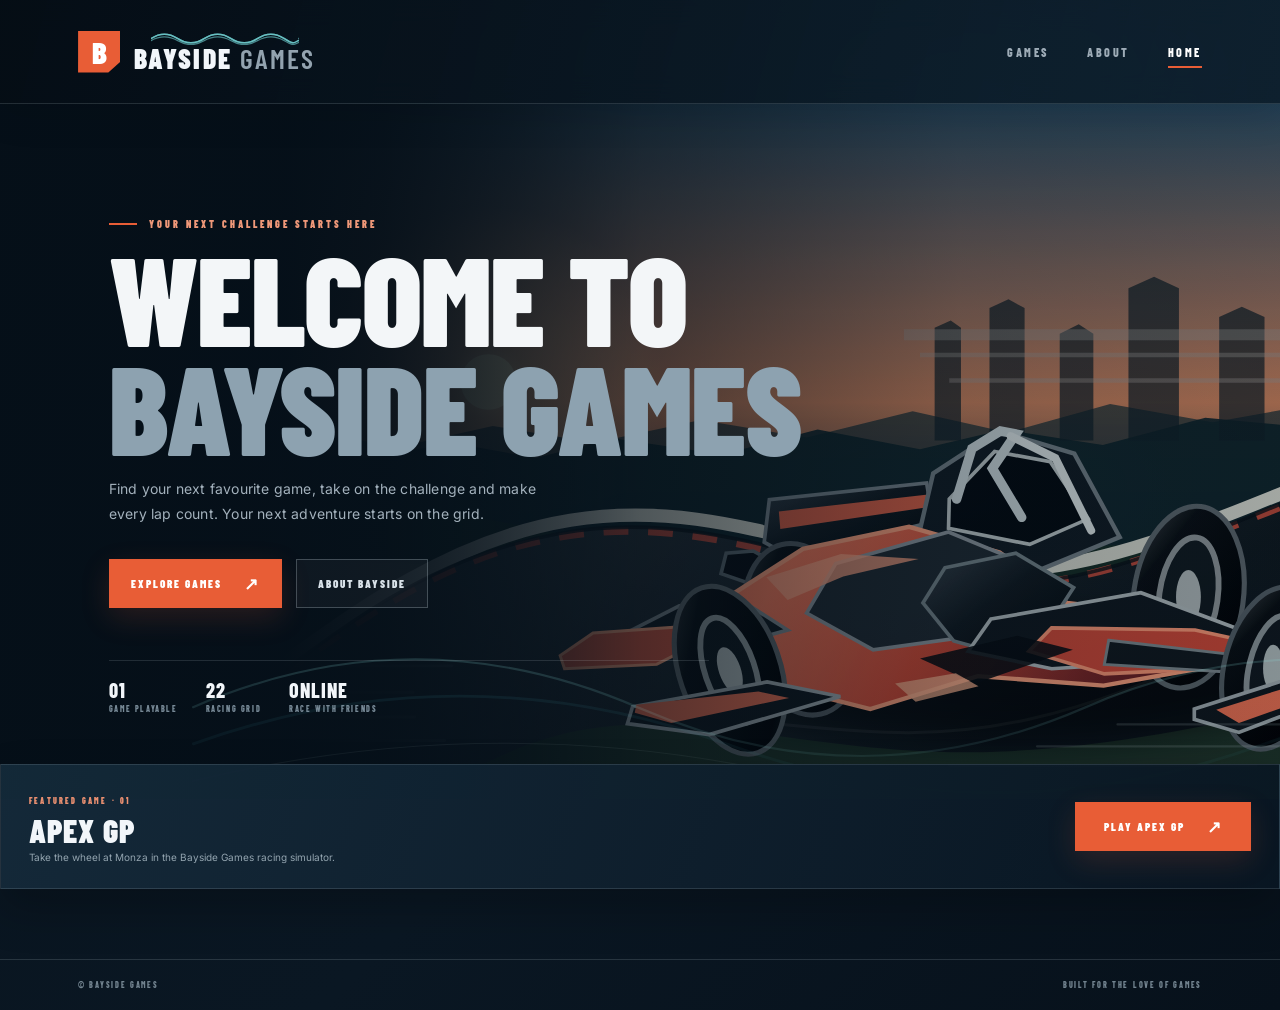
==== index.html @ 16645f5b "Create new Bayside Games home page" ====
<!doctype html>
<html lang="en">
<head>
  <meta charset="utf-8" />
  <meta name="viewport" content="width=device-width, initial-scale=1" />
  <meta name="theme-color" content="#07121c" />
  <meta name="description" content="Welcome to Bayside Games. Discover racing games, competitive challenges and new experiences." />
  <title>Welcome to Bayside Games</title>
  <link rel="preconnect" href="https://fonts.googleapis.com" />
  <link rel="preconnect" href="https://fonts.gstatic.com" crossorigin />
  <link href="https://fonts.googleapis.com/css2?family=Barlow+Condensed:wght@500;600;700;800;900&family=Inter:wght@400;500;600;700;800&display=swap" rel="stylesheet" />
  <link rel="stylesheet" href="./assets/site.css" />
  <link rel="icon" href="./apex-gp/favicon.svg" type="image/svg+xml" />
</head>
<body>
  <header class="site-header">
    <a class="site-brand" href="./" aria-label="Bayside Games home">
      <span class="site-brand-mark">B</span>
      <span class="site-brand-copy">
        <span class="brand-wave" aria-hidden="true"><svg viewBox="0 0 300 18" preserveAspectRatio="none"><g class="brand-wave-line-one"><path d="M0 9 C18 1 36 1 54 9 S90 17 108 9 S144 1 162 9 S198 17 216 9 S252 1 270 9 S288 17 306 9"/><path d="M300 9 C318 1 336 1 354 9 S390 17 408 9 S444 1 462 9 S498 17 516 9 S552 1 570 9 S588 17 606 9"/></g><g class="brand-wave-line-two"><path d="M0 12 C18 5 36 5 54 12 S90 19 108 12 S144 5 162 12 S198 19 216 12 S252 5 270 12 S288 19 306 12"/><path d="M300 12 C318 5 336 5 354 12 S390 19 408 12 S444 5 462 12 S498 19 516 12 S552 5 570 12 S588 19 606 12"/></g></svg></span>
        <span class="site-brand-text">BAYSIDE <b>GAMES</b></span>
      </span>
    </a>
    <nav class="site-nav" aria-label="Main navigation">
      <a href="./apex-gp/">GAMES</a>
      <a href="./about/">ABOUT</a>
      <a href="./" aria-current="page">HOME</a>
    </nav>
  </header>
  <main>
    <section class="hero">
      <img class="hero-art" src="./assets/hero-racecar.svg" alt="A formula-style race car speeding around a circuit at sunset" />
      <div class="hero-wave-layer" aria-hidden="true"><svg viewBox="0 0 1600 340" preserveAspectRatio="none"><path d="M0 180 C100 110 200 110 300 180 S500 250 600 180 S800 110 900 180 S1100 250 1200 180 S1400 110 1500 180 S1700 250 1800 180"/><path d="M0 220 C120 150 240 150 360 220 S600 290 720 220 S960 150 1080 220 S1320 290 1440 220 S1680 150 1800 220"/><path d="M0 260 C140 205 280 205 420 260 S700 315 840 260 S1120 205 1260 260 S1540 315 1680 260"/></svg></div>
      <div class="hero-copy">
        <div class="eyebrow">YOUR NEXT CHALLENGE STARTS HERE</div>
        <h1><span>WELCOME TO</span><em>BAYSIDE GAMES</em></h1>
        <p>Find your next favourite game, take on the challenge and make every lap count. Your next adventure starts on the grid.</p>
        <div class="hero-actions">
          <a class="button-primary" href="./apex-gp/">EXPLORE GAMES <span>↗</span></a>
          <a class="button-secondary" href="./about/">ABOUT BAYSIDE</a>
        </div>
        <div class="hero-meta"><div><b>01</b><small>GAME PLAYABLE</small></div><div><b>22</b><small>RACING GRID</small></div><div><b>ONLINE</b><small>RACE WITH FRIENDS</small></div></div>
      </div>
    </section>
    <section class="feature-strip" aria-label="Featured game">
      <div class="feature-copy"><small>FEATURED GAME · 01</small><h2>APEX GP</h2><p>Take the wheel at Monza in the Bayside Games racing simulator.</p></div>
      <a class="button-primary" href="./apex-gp/">PLAY APEX GP <span>↗</span></a>
    </section>
  </main>
  <footer class="site-footer"><span>© BAYSIDE GAMES</span><span>BUILT FOR THE LOVE OF GAMES</span></footer>
</body>
</html>
---- assets/site.css ----
:root{color-scheme:dark;--bg:#07121c;--panel:#0d1c29;--line:rgba(221,237,247,.14);--text:#f2f6fa;--muted:#91a2af;--accent:#e85d36;--wave:#74d4d5;--head:'Barlow Condensed',Impact,sans-serif;--body:Inter,system-ui,sans-serif}
*{box-sizing:border-box}html{min-height:100%;background:var(--bg);scroll-behavior:smooth}body{margin:0;min-height:100vh;background:radial-gradient(ellipse at 75% 12%,#143043 0,transparent 42%),linear-gradient(135deg,#08131d,#0a1723 58%,#07111b);color:var(--text);font-family:var(--body)}a{color:inherit;text-decoration:none}
.site-header{position:relative;z-index:10;display:flex;align-items:center;justify-content:space-between;min-height:104px;padding:18px clamp(22px,6.1vw,126px);border-bottom:1px solid var(--line);background:linear-gradient(105deg,rgba(5,13,21,.94),rgba(14,32,46,.78));box-shadow:0 8px 40px rgba(0,0,0,.12);backdrop-filter:blur(14px)}
.site-brand{display:flex;align-items:center;gap:14px;min-width:0}.site-brand-mark{width:42px;height:42px;display:grid;place-items:center;flex:0 0 42px;background:var(--accent);clip-path:polygon(0 0,100% 0,100% 75%,72% 100%,0 100%);font:900 31px/1 var(--head);color:white}.site-brand-copy{display:flex;flex-direction:column;align-items:center;gap:1px}.site-brand-text{font:900 clamp(21px,2.15vw,31px)/.92 var(--head);letter-spacing:2.1px;white-space:nowrap}.site-brand-text b{color:#93a3af;font-weight:600}.brand-wave{height:13px;width:148px;overflow:hidden;opacity:.95}.brand-wave svg{width:100%;height:100%;display:block;overflow:visible}.brand-wave path{fill:none;stroke:var(--wave);stroke-width:2;stroke-linecap:round;opacity:.88}.brand-wave .brand-wave-line-two{stroke:#42aeb9;stroke-width:1.7;opacity:.72}.brand-wave .brand-wave-line-one{animation:brand-wave-flow 4s linear infinite}.brand-wave .brand-wave-line-two{animation:brand-wave-flow 5.5s linear infinite reverse}
@keyframes brand-wave-flow{from{transform:translateX(0)}to{transform:translateX(-148px)}}
.site-nav{display:flex;align-items:center;gap:clamp(18px,3vw,48px)}.site-nav a{position:relative;padding:10px 0;color:#9eacb7;font:800 12px/1 var(--head);letter-spacing:2.5px;transition:color .18s}.site-nav a:hover,.site-nav a[aria-current=page]{color:#fff}.site-nav a[aria-current=page]:after{content:"";position:absolute;left:0;right:0;bottom:0;height:2px;background:var(--accent)}
.hero{position:relative;isolation:isolate;display:grid;align-items:center;min-height:min(690px,calc(100vh - 104px));overflow:hidden;padding:clamp(64px,9vw,132px) clamp(22px,8.5vw,176px) 86px;background:radial-gradient(ellipse at 72% 55%,rgba(37,91,119,.24),transparent 52%),linear-gradient(110deg,#07131e 0%,#0a1926 58%,#09141e 100%)}.hero:before{content:"";position:absolute;inset:0;z-index:-1;background:linear-gradient(90deg,rgba(5,15,24,.95) 0%,rgba(5,15,24,.87) 30%,rgba(5,15,24,.22) 75%,rgba(5,15,24,.1) 100%)}.hero-art{position:absolute;z-index:-2;inset:0 0 0 auto;width:min(78%,1300px);height:100%;object-fit:cover;object-position:center 56%;opacity:.85;mask-image:linear-gradient(90deg,transparent 0%,rgba(0,0,0,.4) 12%,#000 36%);filter:saturate(.86) contrast(1.04)}
.hero-wave-layer{position:absolute;z-index:-1;left:15%;right:-8%;bottom:-8%;height:45%;pointer-events:none;opacity:.3;overflow:hidden;mask-image:linear-gradient(180deg,transparent 0%,#000 35%,transparent 100%)}.hero-wave-layer svg{width:200%;height:100%;min-width:1500px;display:block;animation:hero-wave-drift 24s linear infinite}.hero-wave-layer path{fill:none;stroke:#8ce0de;stroke-width:2.2;opacity:.62}.hero-wave-layer path:nth-child(2){stroke:#49aeba;stroke-width:3;opacity:.38}.hero-wave-layer path:nth-child(3){stroke:#d2ece9;stroke-width:1.2;opacity:.4}@keyframes hero-wave-drift{from{transform:translateX(0)}to{transform:translateX(-50%)}}
.hero-copy{position:relative;z-index:2;max-width:720px}.eyebrow{display:flex;align-items:center;gap:12px;color:#ef9879;font:900 10px/1 var(--head);letter-spacing:3px}.eyebrow:before{content:"";display:inline-block;width:28px;height:2px;background:var(--accent)}.hero h1{margin:21px 0 20px;font:900 clamp(62px,9.7vw,142px)/.78 var(--head);letter-spacing:-1px;text-transform:uppercase}.hero h1 span{display:block;color:#f3f6f8}.hero h1 em{display:block;margin-top:12px;color:#8da2b0;font-style:normal}.hero-copy p{max-width:430px;color:#a3b1bc;font-size:14px;line-height:1.8;letter-spacing:.2px}.hero-actions{display:flex;flex-wrap:wrap;align-items:center;gap:14px;margin-top:33px}.button-primary,.button-secondary{display:inline-flex;align-items:center;justify-content:center;gap:22px;min-height:49px;padding:0 21px;border:1px solid transparent;font:900 11px/1 var(--head);letter-spacing:2px;transition:transform .18s,background .18s,border-color .18s}.button-primary{background:var(--accent);color:#fff;box-shadow:0 10px 30px rgba(232,93,54,.16)}.button-primary:hover{transform:translateY(-2px);background:#f06c43}.button-secondary{border-color:rgba(226,240,249,.24);background:rgba(255,255,255,.035);color:#d9e2e9}.button-secondary:hover{border-color:rgba(116,212,213,.65);background:rgba(116,212,213,.08)}.button-primary span{font-size:17px}.hero-meta{display:flex;flex-wrap:wrap;gap:28px;margin-top:52px;padding-top:19px;border-top:1px solid rgba(223,238,247,.13);max-width:600px}.hero-meta div{display:flex;flex-direction:column;gap:5px}.hero-meta b{font:800 20px/1 var(--head);letter-spacing:1px}.hero-meta small{color:#778996;font:800 8px/1 var(--head);letter-spacing:1.6px}
.feature-strip{position:relative;z-index:3;display:grid;grid-template-columns:1fr auto;align-items:center;gap:22px;max-width:1390px;margin:-35px auto 70px;padding:23px 28px;border:1px solid rgba(224,239,248,.13);background:linear-gradient(110deg,rgba(20,42,58,.94),rgba(9,22,34,.94));box-shadow:0 20px 45px rgba(0,0,0,.23)}.feature-copy small{color:#e98f70;font:900 8px/1 var(--head);letter-spacing:2.2px}.feature-copy h2{margin:6px 0 3px;font:900 32px/1 var(--head);letter-spacing:1.1px}.feature-copy p{margin:0;color:#93a4af;font-size:10px;line-height:1.6}.feature-strip .button-primary{min-width:176px}
.site-footer{display:flex;justify-content:space-between;gap:20px;padding:19px clamp(22px,6.1vw,126px);border-top:1px solid var(--line);color:#72838f;font:800 8px/1.5 var(--head);letter-spacing:1.7px}
.about-main{min-height:calc(100vh - 170px);display:grid;place-items:center;padding:70px 22px}.about-panel{width:min(760px,100%);padding:clamp(28px,6vw,64px);border:1px solid var(--line);background:linear-gradient(140deg,rgba(20,42,58,.86),rgba(8,20,31,.88));box-shadow:0 20px 70px rgba(0,0,0,.2)}.about-panel h1{margin:17px 0 12px;font:900 clamp(46px,7vw,88px)/.9 var(--head);letter-spacing:1px}.about-panel p{max-width:500px;color:#9cabb6;font-size:13px;line-height:1.8}.about-panel .button-primary{margin-top:20px}
@media(max-width:760px){.site-header{min-height:84px;padding:14px 18px}.site-brand{gap:9px}.site-brand-mark{width:34px;height:34px;flex-basis:34px;font-size:25px}.site-brand-text{font-size:21px;letter-spacing:1.4px}.brand-wave{width:118px;height:10px}.site-nav{gap:16px}.site-nav a{font-size:10px;letter-spacing:1.3px}.hero{min-height:690px;padding:76px 24px 100px;align-items:start}.hero-art{width:100%;opacity:.48;object-position:58% center;mask-image:linear-gradient(180deg,rgba(0,0,0,.2),#000 18%,#000 70%,transparent)}.hero:before{background:linear-gradient(90deg,rgba(5,15,24,.88),rgba(5,15,24,.4)),linear-gradient(0deg,#07131e 0%,transparent 55%)}.hero-copy{max-width:600px}.hero h1{font-size:clamp(58px,13vw,100px)}.hero-copy p{font-size:12px;max-width:360px}.hero-meta{gap:20px;margin-top:38px}.feature-strip{margin:-42px 16px 45px;grid-template-columns:1fr;padding:20px}.feature-strip .button-primary{width:max-content}.site-footer{padding:17px 18px;font-size:7px}}
@media(max-width:420px){.site-header{align-items:flex-start;gap:12px;flex-direction:column}.site-nav{width:100%;justify-content:flex-end;gap:24px}.hero{min-height:650px;padding-top:63px}.hero h1{font-size:58px}.hero-meta{gap:15px}.hero-meta b{font-size:18px}.hero-meta small{font-size:7px}.site-footer{flex-direction:column;gap:5px}}
@media(prefers-reduced-motion:reduce){html{scroll-behavior:auto}.brand-wave path,.hero-wave-layer svg{animation:none!important}}
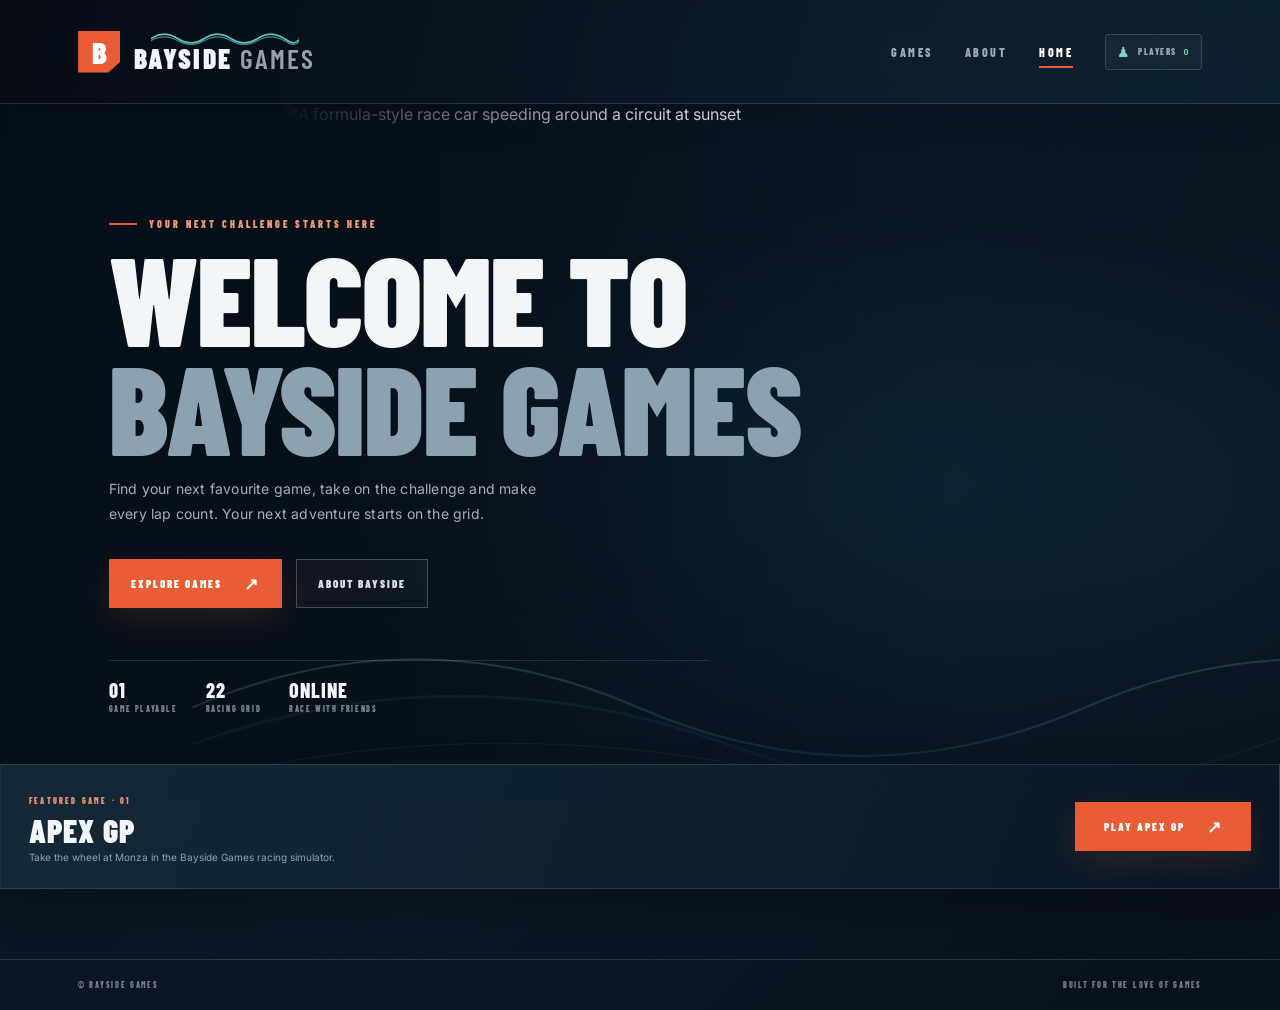
==== commit f1cf5a8f: "Add live player sidebar to Bayside Games home page" ====
--- a/index.html
+++ b/index.html
@@ -25,11 +25,28 @@
       <a href="./apex-gp/">GAMES</a>
       <a href="./about/">ABOUT</a>
       <a href="./" aria-current="page">HOME</a>
+      <button class="site-players-toggle" id="site-players-toggle" type="button" aria-expanded="true" aria-controls="site-players-panel"><span>♟</span><small>PLAYERS <b id="site-player-nav-count">0</b></small></button>
     </nav>
   </header>
+  
+  <aside class="site-players-panel collapsed" id="site-players-panel" aria-label="Online players" aria-live="polite">
+    <div class="site-players-heading">
+      <div><span class="site-players-kicker">BAYSIDE GAMES COMMUNITY</span><h2>PLAYERS</h2></div>
+      <button id="site-players-close" type="button" aria-label="Hide online players">×</button>
+    </div>
+    <div class="site-player-profile">
+      <label for="site-player-name">YOUR DISPLAY NAME</label>
+      <div class="site-player-edit"><input id="site-player-name" type="text" maxlength="18" value="RACER" autocomplete="nickname" placeholder="CHOOSE A NICKNAME" /><button id="site-player-name-save" type="button">SET</button></div>
+      <small>Choose a nickname. Avoid personal details.</small>
+    </div>
+    <div class="site-player-room-strip"><i></i><span>WEBSITE ONLINE</span><b id="site-player-count">0 ONLINE</b></div>
+    <div class="site-player-list" id="site-player-list"><div class="site-player-empty">Connecting to the global player list…</div></div>
+    <div class="site-player-footer"><span class="site-player-footer-indicator"></span><span>GLOBAL PRESENCE</span><b id="site-player-footer-status">CONNECTING</b><button id="site-player-owner-login" type="button">OWNER LOGIN</button></div>
+  </aside>
+  <div class="site-page-shell">
   <main>
     <section class="hero">
-      <img class="hero-art" src="./assets/hero-racecar.svg" alt="A formula-style race car speeding around a circuit at sunset" />
+      <img class="hero-art" src="./assets/hero-racecar.webp" alt="A formula-style race car speeding around a circuit at sunset" />
       <div class="hero-wave-layer" aria-hidden="true"><svg viewBox="0 0 1600 340" preserveAspectRatio="none"><path d="M0 180 C100 110 200 110 300 180 S500 250 600 180 S800 110 900 180 S1100 250 1200 180 S1400 110 1500 180 S1700 250 1800 180"/><path d="M0 220 C120 150 240 150 360 220 S600 290 720 220 S960 150 1080 220 S1320 290 1440 220 S1680 150 1800 220"/><path d="M0 260 C140 205 280 205 420 260 S700 315 840 260 S1120 205 1260 260 S1540 315 1680 260"/></svg></div>
       <div class="hero-copy">
         <div class="eyebrow">YOUR NEXT CHALLENGE STARTS HERE</div>
@@ -48,5 +65,7 @@
     </section>
   </main>
   <footer class="site-footer"><span>© BAYSIDE GAMES</span><span>BUILT FOR THE LOVE OF GAMES</span></footer>
+  </div>
+  <script type="module" src="./assets/site-presence.js"></script>
 </body>
 </html>
--- a/assets/site.css
+++ b/assets/site.css
@@ -4,7 +4,7 @@
 .site-brand{display:flex;align-items:center;gap:14px;min-width:0}.site-brand-mark{width:42px;height:42px;display:grid;place-items:center;flex:0 0 42px;background:var(--accent);clip-path:polygon(0 0,100% 0,100% 75%,72% 100%,0 100%);font:900 31px/1 var(--head);color:white}.site-brand-copy{display:flex;flex-direction:column;align-items:center;gap:1px}.site-brand-text{font:900 clamp(21px,2.15vw,31px)/.92 var(--head);letter-spacing:2.1px;white-space:nowrap}.site-brand-text b{color:#93a3af;font-weight:600}.brand-wave{height:13px;width:148px;overflow:hidden;opacity:.95}.brand-wave svg{width:100%;height:100%;display:block;overflow:visible}.brand-wave path{fill:none;stroke:var(--wave);stroke-width:2;stroke-linecap:round;opacity:.88}.brand-wave .brand-wave-line-two{stroke:#42aeb9;stroke-width:1.7;opacity:.72}.brand-wave .brand-wave-line-one{animation:brand-wave-flow 4s linear infinite}.brand-wave .brand-wave-line-two{animation:brand-wave-flow 5.5s linear infinite reverse}
 @keyframes brand-wave-flow{from{transform:translateX(0)}to{transform:translateX(-148px)}}
 .site-nav{display:flex;align-items:center;gap:clamp(18px,3vw,48px)}.site-nav a{position:relative;padding:10px 0;color:#9eacb7;font:800 12px/1 var(--head);letter-spacing:2.5px;transition:color .18s}.site-nav a:hover,.site-nav a[aria-current=page]{color:#fff}.site-nav a[aria-current=page]:after{content:"";position:absolute;left:0;right:0;bottom:0;height:2px;background:var(--accent)}
-.hero{position:relative;isolation:isolate;display:grid;align-items:center;min-height:min(690px,calc(100vh - 104px));overflow:hidden;padding:clamp(64px,9vw,132px) clamp(22px,8.5vw,176px) 86px;background:radial-gradient(ellipse at 72% 55%,rgba(37,91,119,.24),transparent 52%),linear-gradient(110deg,#07131e 0%,#0a1926 58%,#09141e 100%)}.hero:before{content:"";position:absolute;inset:0;z-index:-1;background:linear-gradient(90deg,rgba(5,15,24,.95) 0%,rgba(5,15,24,.87) 30%,rgba(5,15,24,.22) 75%,rgba(5,15,24,.1) 100%)}.hero-art{position:absolute;z-index:-2;inset:0 0 0 auto;width:min(78%,1300px);height:100%;object-fit:cover;object-position:center 56%;opacity:.85;mask-image:linear-gradient(90deg,transparent 0%,rgba(0,0,0,.4) 12%,#000 36%);filter:saturate(.86) contrast(1.04)}
+.hero{position:relative;isolation:isolate;display:grid;align-items:center;min-height:min(690px,calc(100vh - 104px));overflow:hidden;padding:clamp(64px,9vw,132px) clamp(22px,8.5vw,176px) 86px;background:radial-gradient(ellipse at 72% 55%,rgba(37,91,119,.24),transparent 52%),linear-gradient(110deg,#07131e 0%,#0a1926 58%,#09141e 100%)}.hero:before{content:"";position:absolute;inset:0;z-index:-1;background:linear-gradient(90deg,rgba(5,15,24,.95) 0%,rgba(5,15,24,.87) 30%,rgba(5,15,24,.22) 75%,rgba(5,15,24,.1) 100%)}.hero-art{position:absolute;z-index:0;inset:0 0 0 auto;width:min(78%,1300px);height:100%;object-fit:cover;object-position:center 56%;opacity:.85;mask-image:linear-gradient(90deg,transparent 0%,rgba(0,0,0,.4) 12%,#000 36%);filter:saturate(.86) contrast(1.04)}
 .hero-wave-layer{position:absolute;z-index:-1;left:15%;right:-8%;bottom:-8%;height:45%;pointer-events:none;opacity:.3;overflow:hidden;mask-image:linear-gradient(180deg,transparent 0%,#000 35%,transparent 100%)}.hero-wave-layer svg{width:200%;height:100%;min-width:1500px;display:block;animation:hero-wave-drift 24s linear infinite}.hero-wave-layer path{fill:none;stroke:#8ce0de;stroke-width:2.2;opacity:.62}.hero-wave-layer path:nth-child(2){stroke:#49aeba;stroke-width:3;opacity:.38}.hero-wave-layer path:nth-child(3){stroke:#d2ece9;stroke-width:1.2;opacity:.4}@keyframes hero-wave-drift{from{transform:translateX(0)}to{transform:translateX(-50%)}}
 .hero-copy{position:relative;z-index:2;max-width:720px}.eyebrow{display:flex;align-items:center;gap:12px;color:#ef9879;font:900 10px/1 var(--head);letter-spacing:3px}.eyebrow:before{content:"";display:inline-block;width:28px;height:2px;background:var(--accent)}.hero h1{margin:21px 0 20px;font:900 clamp(62px,9.7vw,142px)/.78 var(--head);letter-spacing:-1px;text-transform:uppercase}.hero h1 span{display:block;color:#f3f6f8}.hero h1 em{display:block;margin-top:12px;color:#8da2b0;font-style:normal}.hero-copy p{max-width:430px;color:#a3b1bc;font-size:14px;line-height:1.8;letter-spacing:.2px}.hero-actions{display:flex;flex-wrap:wrap;align-items:center;gap:14px;margin-top:33px}.button-primary,.button-secondary{display:inline-flex;align-items:center;justify-content:center;gap:22px;min-height:49px;padding:0 21px;border:1px solid transparent;font:900 11px/1 var(--head);letter-spacing:2px;transition:transform .18s,background .18s,border-color .18s}.button-primary{background:var(--accent);color:#fff;box-shadow:0 10px 30px rgba(232,93,54,.16)}.button-primary:hover{transform:translateY(-2px);background:#f06c43}.button-secondary{border-color:rgba(226,240,249,.24);background:rgba(255,255,255,.035);color:#d9e2e9}.button-secondary:hover{border-color:rgba(116,212,213,.65);background:rgba(116,212,213,.08)}.button-primary span{font-size:17px}.hero-meta{display:flex;flex-wrap:wrap;gap:28px;margin-top:52px;padding-top:19px;border-top:1px solid rgba(223,238,247,.13);max-width:600px}.hero-meta div{display:flex;flex-direction:column;gap:5px}.hero-meta b{font:800 20px/1 var(--head);letter-spacing:1px}.hero-meta small{color:#778996;font:800 8px/1 var(--head);letter-spacing:1.6px}
 .feature-strip{position:relative;z-index:3;display:grid;grid-template-columns:1fr auto;align-items:center;gap:22px;max-width:1390px;margin:-35px auto 70px;padding:23px 28px;border:1px solid rgba(224,239,248,.13);background:linear-gradient(110deg,rgba(20,42,58,.94),rgba(9,22,34,.94));box-shadow:0 20px 45px rgba(0,0,0,.23)}.feature-copy small{color:#e98f70;font:900 8px/1 var(--head);letter-spacing:2.2px}.feature-copy h2{margin:6px 0 3px;font:900 32px/1 var(--head);letter-spacing:1.1px}.feature-copy p{margin:0;color:#93a4af;font-size:10px;line-height:1.6}.feature-strip .button-primary{min-width:176px}
@@ -12,4 +12,82 @@
 .about-main{min-height:calc(100vh - 170px);display:grid;place-items:center;padding:70px 22px}.about-panel{width:min(760px,100%);padding:clamp(28px,6vw,64px);border:1px solid var(--line);background:linear-gradient(140deg,rgba(20,42,58,.86),rgba(8,20,31,.88));box-shadow:0 20px 70px rgba(0,0,0,.2)}.about-panel h1{margin:17px 0 12px;font:900 clamp(46px,7vw,88px)/.9 var(--head);letter-spacing:1px}.about-panel p{max-width:500px;color:#9cabb6;font-size:13px;line-height:1.8}.about-panel .button-primary{margin-top:20px}
 @media(max-width:760px){.site-header{min-height:84px;padding:14px 18px}.site-brand{gap:9px}.site-brand-mark{width:34px;height:34px;flex-basis:34px;font-size:25px}.site-brand-text{font-size:21px;letter-spacing:1.4px}.brand-wave{width:118px;height:10px}.site-nav{gap:16px}.site-nav a{font-size:10px;letter-spacing:1.3px}.hero{min-height:690px;padding:76px 24px 100px;align-items:start}.hero-art{width:100%;opacity:.48;object-position:58% center;mask-image:linear-gradient(180deg,rgba(0,0,0,.2),#000 18%,#000 70%,transparent)}.hero:before{background:linear-gradient(90deg,rgba(5,15,24,.88),rgba(5,15,24,.4)),linear-gradient(0deg,#07131e 0%,transparent 55%)}.hero-copy{max-width:600px}.hero h1{font-size:clamp(58px,13vw,100px)}.hero-copy p{font-size:12px;max-width:360px}.hero-meta{gap:20px;margin-top:38px}.feature-strip{margin:-42px 16px 45px;grid-template-columns:1fr;padding:20px}.feature-strip .button-primary{width:max-content}.site-footer{padding:17px 18px;font-size:7px}}
 @media(max-width:420px){.site-header{align-items:flex-start;gap:12px;flex-direction:column}.site-nav{width:100%;justify-content:flex-end;gap:24px}.hero{min-height:650px;padding-top:63px}.hero h1{font-size:58px}.hero-meta{gap:15px}.hero-meta b{font-size:18px}.hero-meta small{font-size:7px}.site-footer{flex-direction:column;gap:5px}}
-@media(prefers-reduced-motion:reduce){html{scroll-behavior:auto}.brand-wave path,.hero-wave-layer svg{animation:none!important}}+@media(prefers-reduced-motion:reduce){html{scroll-behavior:auto}.brand-wave path,.hero-wave-layer svg{animation:none!important}}
+
+/* Shared live player sidebar used by Home and About; Games already carries
+   the same Supabase-backed roster inside the simulator. */
+:root{--site-player-width:280px}
+.site-nav{gap:clamp(15px,2.5vw,38px)}
+.site-players-toggle{display:inline-flex;align-items:center;gap:8px;padding:9px 11px;border:1px solid rgba(225,239,248,.17);border-radius:4px;background:rgba(255,255,255,.035);color:#9eacb7;cursor:pointer;transition:background .18s,border-color .18s,color .18s}
+.site-players-toggle:hover{border-color:rgba(116,212,213,.55);background:rgba(116,212,213,.08);color:#fff}
+.site-players-toggle>span{font-size:14px;color:#81d2ce}
+.site-players-toggle small{font:800 9px/1 var(--head);letter-spacing:1.5px}
+.site-players-toggle b{color:#83d3a9;margin-left:3px;font-variant-numeric:tabular-nums}
+.site-page-shell{transition:margin-right .24s cubic-bezier(.2,.75,.25,1)}
+body.site-players-open .site-page-shell{margin-right:var(--site-player-width)}
+.site-players-panel{position:fixed;z-index:40;top:104px;right:0;bottom:0;width:var(--site-player-width);display:flex;flex-direction:column;overflow:hidden;background:#232428;border:0;border-left:1px solid rgba(255,255,255,.11);box-shadow:-15px 0 38px rgba(0,0,0,.24);color:#dbdee1;transform:translateX(0);opacity:1;visibility:visible;pointer-events:auto;transition:transform .24s cubic-bezier(.2,.75,.25,1),opacity .18s ease,visibility .24s}
+.site-players-panel.collapsed{transform:translateX(100%);opacity:0;visibility:hidden;pointer-events:none}
+.site-players-heading{height:62px;min-height:62px;display:flex;align-items:center;justify-content:space-between;padding:0 14px;background:#1e1f22;border-bottom:1px solid rgba(255,255,255,.07)}
+.site-players-kicker{display:block;color:#9ca3ad;font-size:7px;font-weight:900;letter-spacing:1.45px}
+.site-players-heading h2{margin:3px 0 0;color:#fff;font:800 25px/1 var(--head);letter-spacing:1px}
+.site-players-heading button{width:27px;height:27px;border:0;border-radius:4px;background:transparent;color:#aeb4bc;font-size:22px;line-height:1;cursor:pointer}
+.site-players-heading button:hover{background:rgba(255,255,255,.08);color:#fff}
+.site-player-profile{padding:13px 14px 11px;background:#25262b;border-bottom:1px solid rgba(255,255,255,.045)}
+.site-player-profile label{display:block;margin-bottom:7px;color:#aeb5bf;font-size:7px;font-weight:900;letter-spacing:1.2px}
+.site-player-edit{display:flex;gap:6px}
+.site-player-edit input{width:100%;min-width:0;height:29px;padding:0 9px;border:1px solid rgba(255,255,255,.13);border-radius:3px;outline:none;background:#191a1e;color:#fff;font:700 9px var(--body);letter-spacing:.3px}
+.site-player-edit input:focus{border-color:#64c9c4}
+.site-player-edit button{padding:0 10px;border:0;border-radius:3px;background:#df6846;color:#fff;font:900 8px var(--head);letter-spacing:1px;cursor:pointer}
+.site-player-profile small{display:block;margin-top:6px;color:#858c95;font-size:7px}
+.site-player-room-strip{height:34px;min-height:34px;display:flex;align-items:center;gap:8px;padding:0 14px;background:#292a2f;border-bottom:1px solid rgba(255,255,255,.045);color:#b7bdc5;font-size:8px;font-weight:900;letter-spacing:1.1px}
+.site-player-room-strip i,.site-player-footer-indicator{width:7px;height:7px;border-radius:50%;background:#3ba879;box-shadow:0 0 8px rgba(59,168,121,.5)}
+.site-player-room-strip b{margin-left:auto;color:#8fe0b3;font-size:8px;font-variant-numeric:tabular-nums}
+.site-player-list{flex:1;min-height:0;overflow-y:auto;padding:11px 9px 14px;scrollbar-color:#44464d #232428;scrollbar-width:thin}
+.site-player-group{display:flex;align-items:center;gap:7px;margin:2px 4px 9px;color:#9ca3ad;font-size:8px;font-weight:900;letter-spacing:1.2px}
+.site-player-group b{color:#7d838d;font-size:8px}
+.site-drivers-group{margin-top:18px}
+.owner-crown-icon{width:14px;height:14px;flex:0 0 auto;fill:none;stroke:#edc45f;stroke-width:1.8;stroke-linecap:round;stroke-linejoin:round;vertical-align:-2px}
+.site-owner-category-crown{width:16px;height:16px;margin-right:1px}
+.site-owner-name-crown{width:15px;height:15px;margin-left:4px}
+.site-player{padding:0 5px 10px;margin-bottom:5px;border-radius:4px}
+.site-player:hover{background:rgba(255,255,255,.045)}
+.site-player.is-self{background:rgba(88,212,156,.055)}
+.site-player-role{display:block;margin:0 0 4px 39px;color:#aeb5bf;font-size:7px;font-weight:900;letter-spacing:1.25px;line-height:1.2}
+.site-player-nameplate{display:flex;align-items:center;gap:9px;min-width:0}
+.site-player-avatar-wrap{position:relative;width:30px;height:30px;flex:0 0 30px;display:block}
+.site-player-avatar{width:100%;height:100%;box-sizing:border-box;display:grid;place-items:center;border-radius:50%;background:var(--player-color,#59616c);border:2px solid rgba(255,255,255,.12);color:#fff;font-size:9px;font-weight:900;letter-spacing:.4px;text-shadow:0 1px 3px #0008}
+.site-player-status{position:absolute;right:-1px;bottom:-1px;width:9px;height:9px;box-sizing:border-box;border:2px solid #292a2e;border-radius:50%;background:#3ba879;box-shadow:0 0 0 1px #3ba879}
+.site-player-details{display:flex;flex:1;min-width:0;flex-direction:column;gap:3px}
+.site-player-details b{overflow:hidden;color:#f0f1f3;font-size:10px;font-weight:800;text-overflow:ellipsis;white-space:nowrap}
+.site-player-details small{overflow:hidden;color:#9299a4;font-size:7px;letter-spacing:.55px;text-overflow:ellipsis;white-space:nowrap}
+.site-player-empty{padding:19px 10px;color:#969da8;font-size:9px;line-height:1.6;text-align:center}
+.site-player-footer{height:39px;min-height:39px;display:flex;align-items:center;gap:7px;padding:0 10px;background:#1e1f22;border-top:1px solid rgba(255,255,255,.06);color:#9da4ad;font-size:7px;font-weight:900;letter-spacing:.7px}
+.site-player-footer b{margin-left:auto;color:#8fe0b3;font-size:7px}
+.site-player-footer button{padding:5px 6px;border:1px solid rgba(237,196,95,.28);border-radius:3px;background:rgba(237,196,95,.06);color:#edc45f;font:900 7px var(--head);letter-spacing:.7px;cursor:pointer}
+.site-player-footer button:disabled{opacity:.75;cursor:default}
+.site-players-panel.is-offline .site-player-room-strip i,.site-players-panel.is-offline .site-player-footer-indicator{background:#777f89;box-shadow:none}
+.site-players-panel.is-offline .site-player-room-strip b,.site-players-panel.is-offline .site-player-footer b{color:#b1b8c0}
+@media(max-width:900px){
+  :root{--site-player-width:min(320px,84vw)}
+  body.site-players-open .site-page-shell{margin-right:0}
+  .site-players-panel{top:104px}
+  .site-nav{gap:14px}
+  .site-players-toggle{padding:8px}
+}
+@media(max-width:540px){
+  .site-header{align-items:flex-start;gap:12px;flex-direction:column}
+  .site-nav{width:100%;justify-content:flex-end;gap:17px}
+  .site-nav a{font-size:9px;letter-spacing:1.2px}
+  .site-players-panel{top:112px}
+  .site-players-heading{padding:0 10px}
+  .site-player-room-strip{padding:0 10px;font-size:7px}
+  .site-player-list{padding:9px 5px}
+  .site-player{padding-left:2px;padding-right:2px}
+  .site-player-nameplate{gap:6px}
+  .site-player-avatar-wrap{width:25px;height:25px;flex-basis:25px}
+  .site-player-avatar{font-size:8px}
+  .site-player-details b{font-size:9px}
+  .site-player-details small{font-size:6px}
+  .site-player-status{right:0;bottom:0;width:7px;height:7px}
+}
+@media(prefers-reduced-motion:reduce){.site-page-shell,.site-players-panel{transition:none!important}}
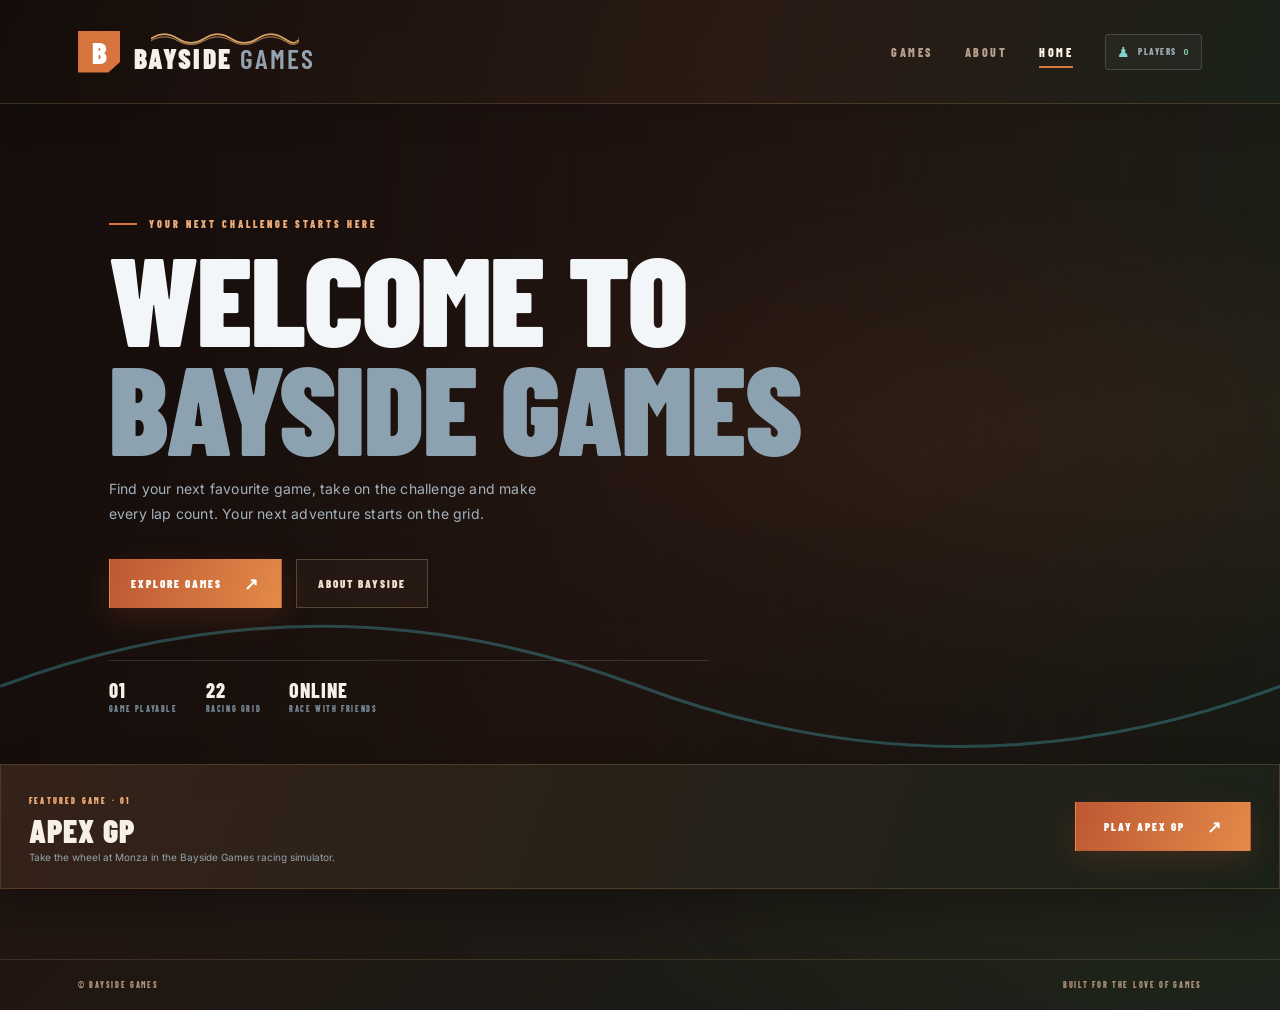
==== commit a9e938f6: "Replace homepage AI hero image with custom animated autumn waves" ====
--- a/index.html
+++ b/index.html
@@ -46,8 +46,27 @@
   <div class="site-page-shell">
   <main>
     <section class="hero">
-      <img class="hero-art" src="./assets/hero-racecar.webp" alt="A formula-style race car speeding around a circuit at sunset" />
-      <div class="hero-wave-layer" aria-hidden="true"><svg viewBox="0 0 1600 340" preserveAspectRatio="none"><path d="M0 180 C100 110 200 110 300 180 S500 250 600 180 S800 110 900 180 S1100 250 1200 180 S1400 110 1500 180 S1700 250 1800 180"/><path d="M0 220 C120 150 240 150 360 220 S600 290 720 220 S960 150 1080 220 S1320 290 1440 220 S1680 150 1800 220"/><path d="M0 260 C140 205 280 205 420 260 S700 315 840 260 S1120 205 1260 260 S1540 315 1680 260"/></svg></div>
+      <div class="hero-wave-layer" aria-hidden="true">
+        <svg viewBox="0 0 1800 500" preserveAspectRatio="none">
+          <defs>
+            <linearGradient id="autumn-wave-back" x1="0" y1="0" x2="0" y2="1"><stop offset="0" stop-color="#a95635" stop-opacity=".38"/><stop offset="1" stop-color="#3c241c" stop-opacity=".78"/></linearGradient>
+            <linearGradient id="autumn-wave-mid" x1="0" y1="0" x2="0" y2="1"><stop offset="0" stop-color="#d08043" stop-opacity=".5"/><stop offset="1" stop-color="#8d472b" stop-opacity=".87"/></linearGradient>
+            <linearGradient id="autumn-wave-front" x1="0" y1="0" x2="0" y2="1"><stop offset="0" stop-color="#e5a85f" stop-opacity=".44"/><stop offset=".45" stop-color="#a95635" stop-opacity=".82"/><stop offset="1" stop-color="#38231c" stop-opacity=".98"/></linearGradient>
+            <linearGradient id="autumn-wave-glint" x1="0" y1="0" x2="1" y2="0"><stop offset="0" stop-color="#f2c27a" stop-opacity="0"/><stop offset=".48" stop-color="#f2c27a" stop-opacity=".65"/><stop offset="1" stop-color="#f2c27a" stop-opacity="0"/></linearGradient>
+          </defs>
+          <g class="hero-wave-back">
+            <path fill="url(#autumn-wave-back)" d="M0 250 C150 160 300 160 450 250 S750 340 900 250 C1050 160 1200 160 1350 250 S1650 340 1800 250 L1800 500 L0 500Z"/>
+          </g>
+          <g class="hero-wave-mid">
+            <path fill="url(#autumn-wave-mid)" d="M0 315 C150 225 300 225 450 315 S750 405 900 315 C1050 225 1200 225 1350 315 S1650 405 1800 315 L1800 500 L0 500Z"/>
+          </g>
+          <g class="hero-wave-front">
+            <path fill="url(#autumn-wave-front)" d="M0 380 C150 300 300 300 450 380 S750 460 900 380 C1050 300 1200 300 1350 380 S1650 460 1800 380 L1800 500 L0 500Z"/>
+            <path fill="none" stroke="url(#autumn-wave-glint)" stroke-width="2.5" d="M0 380 C150 300 300 300 450 380 S750 460 900 380 C1050 300 1200 300 1350 380 S1650 460 1800 380"/>
+          </g>
+        </svg>
+      </div>
+      <div class="autumn-leaves" aria-hidden="true"><span></span><span></span><span></span><span></span><span></span><span></span><span></span></div>
       <div class="hero-copy">
         <div class="eyebrow">YOUR NEXT CHALLENGE STARTS HERE</div>
         <h1><span>WELCOME TO</span><em>BAYSIDE GAMES</em></h1>
--- a/assets/site.css
+++ b/assets/site.css
@@ -91,3 +91,105 @@
   .site-player-status{right:0;bottom:0;width:7px;height:7px}
 }
 @media(prefers-reduced-motion:reduce){.site-page-shell,.site-players-panel{transition:none!important}}
+
+
+/* AUTUMN SEASON THEME */
+:root{
+  --bg:#160f0d;
+  --panel:#251916;
+  --line:rgba(245,211,169,.16);
+  --text:#f7f0e7;
+  --muted:#b59a83;
+  --accent:#d8753e;
+  --wave:#efb66f;
+}
+html{background:#160f0d}
+body{
+  background:
+    radial-gradient(ellipse at 14% 18%,rgba(168,79,40,.2),transparent 36%),
+    radial-gradient(ellipse at 88% 76%,rgba(104,83,48,.16),transparent 35%),
+    linear-gradient(135deg,#160f0d 0%,#211612 45%,#172019 100%);
+}
+.site-header{
+  border-bottom-color:rgba(231,177,116,.19);
+  background:linear-gradient(105deg,rgba(20,13,11,.96),rgba(43,27,20,.88) 58%,rgba(27,35,26,.88));
+}
+.site-nav a{color:#b7a08e}
+.site-nav a:hover,.site-nav a[aria-current=page]{color:#fff4e8}
+.site-nav a[aria-current=page]:after{background:#d8753e}
+.button-primary{background:linear-gradient(110deg,#bd5833,#e38a49);box-shadow:0 10px 30px rgba(173,75,39,.22)}
+.button-primary:hover{background:linear-gradient(110deg,#d16a3d,#ef9a55)}
+.button-secondary{border-color:rgba(242,205,159,.25);background:rgba(242,190,128,.045);color:#f0dfcb}
+.button-secondary:hover{border-color:rgba(236,174,104,.65);background:rgba(236,174,104,.1)}
+.hero{
+  background:
+    radial-gradient(ellipse at 72% 50%,rgba(155,76,39,.23),transparent 54%),
+    radial-gradient(ellipse at 18% 95%,rgba(105,87,47,.18),transparent 42%),
+    linear-gradient(110deg,#17100e 0%,#2b1a15 54%,#182019 100%);
+}
+.hero:before{
+  z-index:0;
+  background:
+    linear-gradient(90deg,rgba(20,13,11,.91) 0%,rgba(25,15,12,.7) 38%,rgba(20,24,17,.23) 100%),
+    linear-gradient(0deg,rgba(23,15,12,.45),transparent 55%);
+}
+.hero-wave-layer{
+  z-index:1;
+  left:0;right:0;bottom:-1%;
+  height:72%;
+  opacity:.94;
+  overflow:hidden;
+  mask-image:linear-gradient(180deg,transparent 0%,rgba(0,0,0,.48) 10%,#000 42%,#000 100%);
+}
+.hero-wave-layer svg{
+  width:200%;height:100%;min-width:1500px;display:block;
+}
+.hero-wave-layer path{stroke:none;opacity:1}
+.hero-wave-back{animation:autumn-wave-drift 39s linear infinite}
+.hero-wave-mid{animation:autumn-wave-drift 29s linear infinite reverse}
+.hero-wave-front{animation:autumn-wave-drift 22s linear infinite}
+@keyframes autumn-wave-drift{from{transform:translateX(0)}to{transform:translateX(-50%)}}
+.hero-copy{z-index:3}
+.autumn-leaves{
+  position:absolute;inset:0;z-index:2;overflow:hidden;pointer-events:none;
+  mask-image:linear-gradient(180deg,#000 0%,#000 74%,transparent 100%);
+}
+.autumn-leaves span{
+  position:absolute;top:-7%;left:var(--leaf-x);width:11px;height:17px;
+  border-radius:90% 0 90% 0;
+  background:linear-gradient(145deg,#efb76c,#b64f2f 72%);
+  opacity:0;transform:rotate(35deg);
+  animation:autumn-leaf-fall var(--leaf-duration) linear var(--leaf-delay) infinite;
+  filter:drop-shadow(0 2px 4px rgba(0,0,0,.22));
+}
+.autumn-leaves span:nth-child(1){--leaf-x:9%;--leaf-duration:15s;--leaf-delay:-8s}
+.autumn-leaves span:nth-child(2){--leaf-x:24%;--leaf-duration:19s;--leaf-delay:-15s;width:8px;height:13px;background:linear-gradient(145deg,#dca35a,#8f542d)}
+.autumn-leaves span:nth-child(3){--leaf-x:43%;--leaf-duration:17s;--leaf-delay:-4s;width:13px;height:19px}
+.autumn-leaves span:nth-child(4){--leaf-x:61%;--leaf-duration:21s;--leaf-delay:-12s;background:linear-gradient(145deg,#c98643,#8c422c)}
+.autumn-leaves span:nth-child(5){--leaf-x:74%;--leaf-duration:16s;--leaf-delay:-6s;width:9px;height:14px}
+.autumn-leaves span:nth-child(6){--leaf-x:88%;--leaf-duration:20s;--leaf-delay:-17s;background:linear-gradient(145deg,#e1a65b,#96502f)}
+.autumn-leaves span:nth-child(7){--leaf-x:96%;--leaf-duration:18s;--leaf-delay:-10s;width:8px;height:12px;background:linear-gradient(145deg,#b98048,#74432c)}
+@keyframes autumn-leaf-fall{
+  0%{opacity:0;transform:translate3d(0,-5vh,0) rotate(0deg)}
+  12%{opacity:.55}
+  85%{opacity:.4}
+  100%{opacity:0;transform:translate3d(70px,100vh,0) rotate(520deg)}
+}
+.feature-strip{
+  border-color:rgba(231,177,116,.18);
+  background:linear-gradient(110deg,rgba(54,34,25,.96),rgba(27,34,25,.96));
+  box-shadow:0 20px 45px rgba(0,0,0,.28);
+}
+.feature-copy small,.eyebrow{color:#edaa75}
+.site-footer{border-top-color:rgba(231,177,116,.17);color:#ac927a}
+.about-panel{
+  border-color:rgba(231,177,116,.19);
+  background:linear-gradient(140deg,rgba(57,36,27,.9),rgba(25,32,25,.92));
+}
+@media(max-width:760px){
+  .hero-wave-layer{height:62%;opacity:.82}
+  .autumn-leaves span{width:8px;height:13px}
+}
+@media(prefers-reduced-motion:reduce){
+  .hero-wave-back,.hero-wave-mid,.hero-wave-front,.autumn-leaves span{animation:none!important}
+}
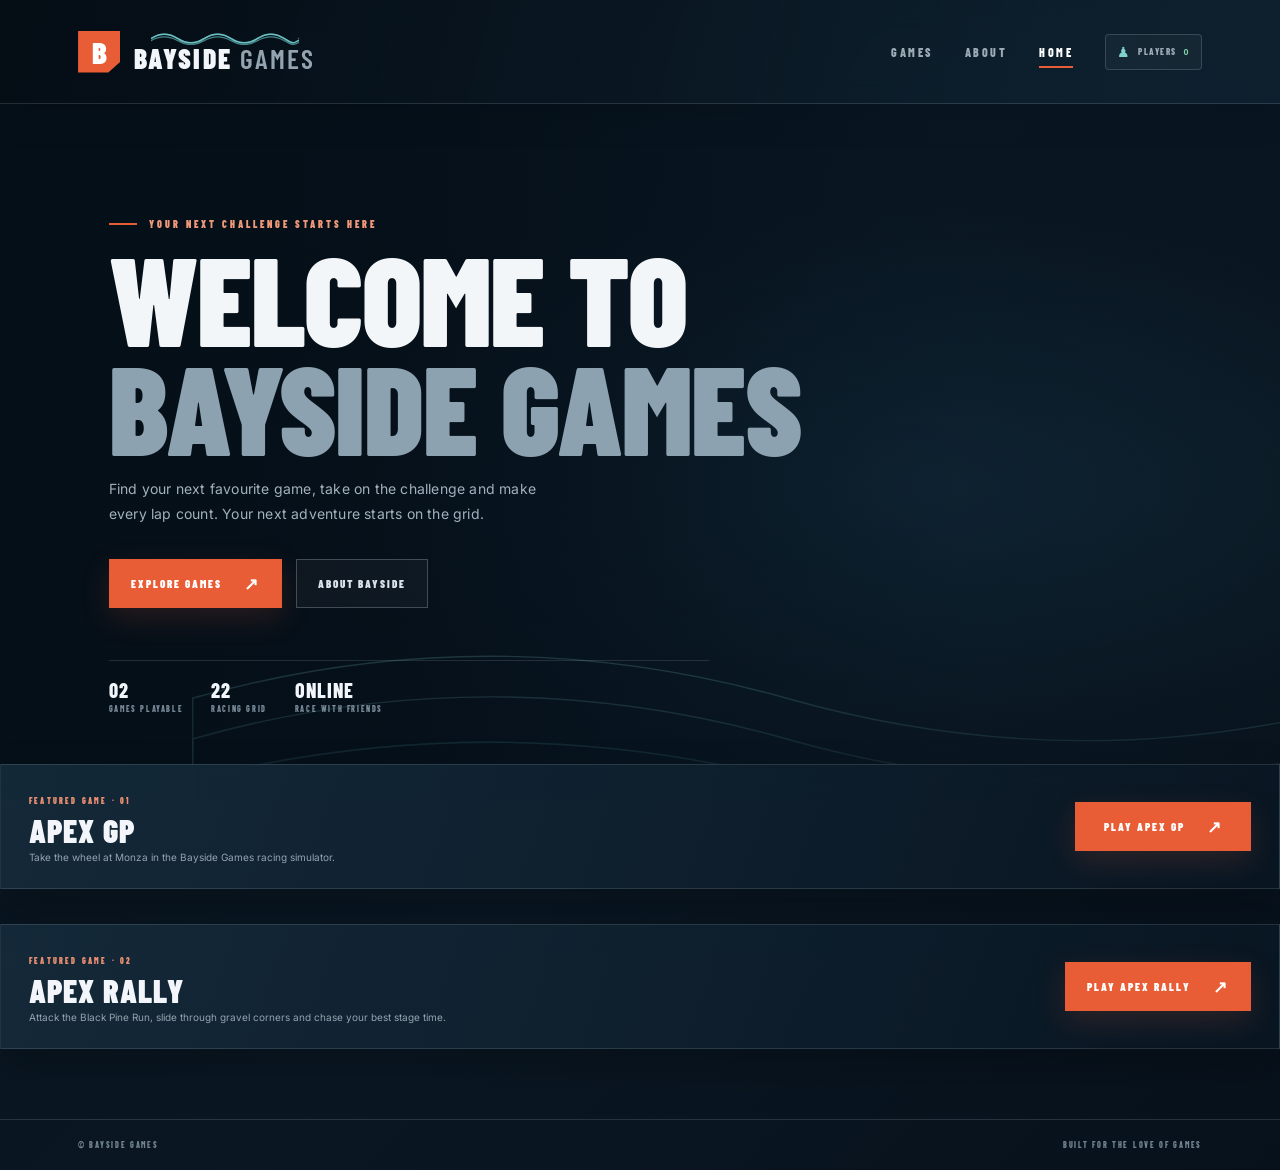
==== commit e4eeb281: "Feature Apex Rally as second playable game" ====
--- a/index.html
+++ b/index.html
@@ -75,12 +75,16 @@
           <a class="button-primary" href="./apex-gp/">EXPLORE GAMES <span>↗</span></a>
           <a class="button-secondary" href="./about/">ABOUT BAYSIDE</a>
         </div>
-        <div class="hero-meta"><div><b>01</b><small>GAME PLAYABLE</small></div><div><b>22</b><small>RACING GRID</small></div><div><b>ONLINE</b><small>RACE WITH FRIENDS</small></div></div>
+        <div class="hero-meta"><div><b>02</b><small>GAMES PLAYABLE</small></div><div><b>22</b><small>RACING GRID</small></div><div><b>ONLINE</b><small>RACE WITH FRIENDS</small></div></div>
       </div>
     </section>
     <section class="feature-strip" aria-label="Featured game">
       <div class="feature-copy"><small>FEATURED GAME · 01</small><h2>APEX GP</h2><p>Take the wheel at Monza in the Bayside Games racing simulator.</p></div>
       <a class="button-primary" href="./apex-gp/">PLAY APEX GP <span>↗</span></a>
+    </section>
+    <section class="feature-strip rally-feature-strip" aria-label="Featured game Apex Rally">
+      <div class="feature-copy"><small>FEATURED GAME · 02</small><h2>APEX RALLY</h2><p>Attack the Black Pine Run, slide through gravel corners and chase your best stage time.</p></div>
+      <a class="button-primary" href="./apex-rally/">PLAY APEX RALLY <span>↗</span></a>
     </section>
   </main>
   <footer class="site-footer"><span>© BAYSIDE GAMES</span><span>BUILT FOR THE LOVE OF GAMES</span></footer>
--- a/assets/site.css
+++ b/assets/site.css
@@ -91,105 +91,3 @@
   .site-player-status{right:0;bottom:0;width:7px;height:7px}
 }
 @media(prefers-reduced-motion:reduce){.site-page-shell,.site-players-panel{transition:none!important}}
-
-
-/* AUTUMN SEASON THEME */
-:root{
-  --bg:#160f0d;
-  --panel:#251916;
-  --line:rgba(245,211,169,.16);
-  --text:#f7f0e7;
-  --muted:#b59a83;
-  --accent:#d8753e;
-  --wave:#efb66f;
-}
-html{background:#160f0d}
-body{
-  background:
-    radial-gradient(ellipse at 14% 18%,rgba(168,79,40,.2),transparent 36%),
-    radial-gradient(ellipse at 88% 76%,rgba(104,83,48,.16),transparent 35%),
-    linear-gradient(135deg,#160f0d 0%,#211612 45%,#172019 100%);
-}
-.site-header{
-  border-bottom-color:rgba(231,177,116,.19);
-  background:linear-gradient(105deg,rgba(20,13,11,.96),rgba(43,27,20,.88) 58%,rgba(27,35,26,.88));
-}
-.site-nav a{color:#b7a08e}
-.site-nav a:hover,.site-nav a[aria-current=page]{color:#fff4e8}
-.site-nav a[aria-current=page]:after{background:#d8753e}
-.button-primary{background:linear-gradient(110deg,#bd5833,#e38a49);box-shadow:0 10px 30px rgba(173,75,39,.22)}
-.button-primary:hover{background:linear-gradient(110deg,#d16a3d,#ef9a55)}
-.button-secondary{border-color:rgba(242,205,159,.25);background:rgba(242,190,128,.045);color:#f0dfcb}
-.button-secondary:hover{border-color:rgba(236,174,104,.65);background:rgba(236,174,104,.1)}
-.hero{
-  background:
-    radial-gradient(ellipse at 72% 50%,rgba(155,76,39,.23),transparent 54%),
-    radial-gradient(ellipse at 18% 95%,rgba(105,87,47,.18),transparent 42%),
-    linear-gradient(110deg,#17100e 0%,#2b1a15 54%,#182019 100%);
-}
-.hero:before{
-  z-index:0;
-  background:
-    linear-gradient(90deg,rgba(20,13,11,.91) 0%,rgba(25,15,12,.7) 38%,rgba(20,24,17,.23) 100%),
-    linear-gradient(0deg,rgba(23,15,12,.45),transparent 55%);
-}
-.hero-wave-layer{
-  z-index:1;
-  left:0;right:0;bottom:-1%;
-  height:72%;
-  opacity:.94;
-  overflow:hidden;
-  mask-image:linear-gradient(180deg,transparent 0%,rgba(0,0,0,.48) 10%,#000 42%,#000 100%);
-}
-.hero-wave-layer svg{
-  width:200%;height:100%;min-width:1500px;display:block;
-}
-.hero-wave-layer path{stroke:none;opacity:1}
-.hero-wave-back{animation:autumn-wave-drift 39s linear infinite}
-.hero-wave-mid{animation:autumn-wave-drift 29s linear infinite reverse}
-.hero-wave-front{animation:autumn-wave-drift 22s linear infinite}
-@keyframes autumn-wave-drift{from{transform:translateX(0)}to{transform:translateX(-50%)}}
-.hero-copy{z-index:3}
-.autumn-leaves{
-  position:absolute;inset:0;z-index:2;overflow:hidden;pointer-events:none;
-  mask-image:linear-gradient(180deg,#000 0%,#000 74%,transparent 100%);
-}
-.autumn-leaves span{
-  position:absolute;top:-7%;left:var(--leaf-x);width:11px;height:17px;
-  border-radius:90% 0 90% 0;
-  background:linear-gradient(145deg,#efb76c,#b64f2f 72%);
-  opacity:0;transform:rotate(35deg);
-  animation:autumn-leaf-fall var(--leaf-duration) linear var(--leaf-delay) infinite;
-  filter:drop-shadow(0 2px 4px rgba(0,0,0,.22));
-}
-.autumn-leaves span:nth-child(1){--leaf-x:9%;--leaf-duration:15s;--leaf-delay:-8s}
-.autumn-leaves span:nth-child(2){--leaf-x:24%;--leaf-duration:19s;--leaf-delay:-15s;width:8px;height:13px;background:linear-gradient(145deg,#dca35a,#8f542d)}
-.autumn-leaves span:nth-child(3){--leaf-x:43%;--leaf-duration:17s;--leaf-delay:-4s;width:13px;height:19px}
-.autumn-leaves span:nth-child(4){--leaf-x:61%;--leaf-duration:21s;--leaf-delay:-12s;background:linear-gradient(145deg,#c98643,#8c422c)}
-.autumn-leaves span:nth-child(5){--leaf-x:74%;--leaf-duration:16s;--leaf-delay:-6s;width:9px;height:14px}
-.autumn-leaves span:nth-child(6){--leaf-x:88%;--leaf-duration:20s;--leaf-delay:-17s;background:linear-gradient(145deg,#e1a65b,#96502f)}
-.autumn-leaves span:nth-child(7){--leaf-x:96%;--leaf-duration:18s;--leaf-delay:-10s;width:8px;height:12px;background:linear-gradient(145deg,#b98048,#74432c)}
-@keyframes autumn-leaf-fall{
-  0%{opacity:0;transform:translate3d(0,-5vh,0) rotate(0deg)}
-  12%{opacity:.55}
-  85%{opacity:.4}
-  100%{opacity:0;transform:translate3d(70px,100vh,0) rotate(520deg)}
-}
-.feature-strip{
-  border-color:rgba(231,177,116,.18);
-  background:linear-gradient(110deg,rgba(54,34,25,.96),rgba(27,34,25,.96));
-  box-shadow:0 20px 45px rgba(0,0,0,.28);
-}
-.feature-copy small,.eyebrow{color:#edaa75}
-.site-footer{border-top-color:rgba(231,177,116,.17);color:#ac927a}
-.about-panel{
-  border-color:rgba(231,177,116,.19);
-  background:linear-gradient(140deg,rgba(57,36,27,.9),rgba(25,32,25,.92));
-}
-@media(max-width:760px){
-  .hero-wave-layer{height:62%;opacity:.82}
-  .autumn-leaves span{width:8px;height:13px}
-}
-@media(prefers-reduced-motion:reduce){
-  .hero-wave-back,.hero-wave-mid,.hero-wave-front,.autumn-leaves span{animation:none!important}
-}
